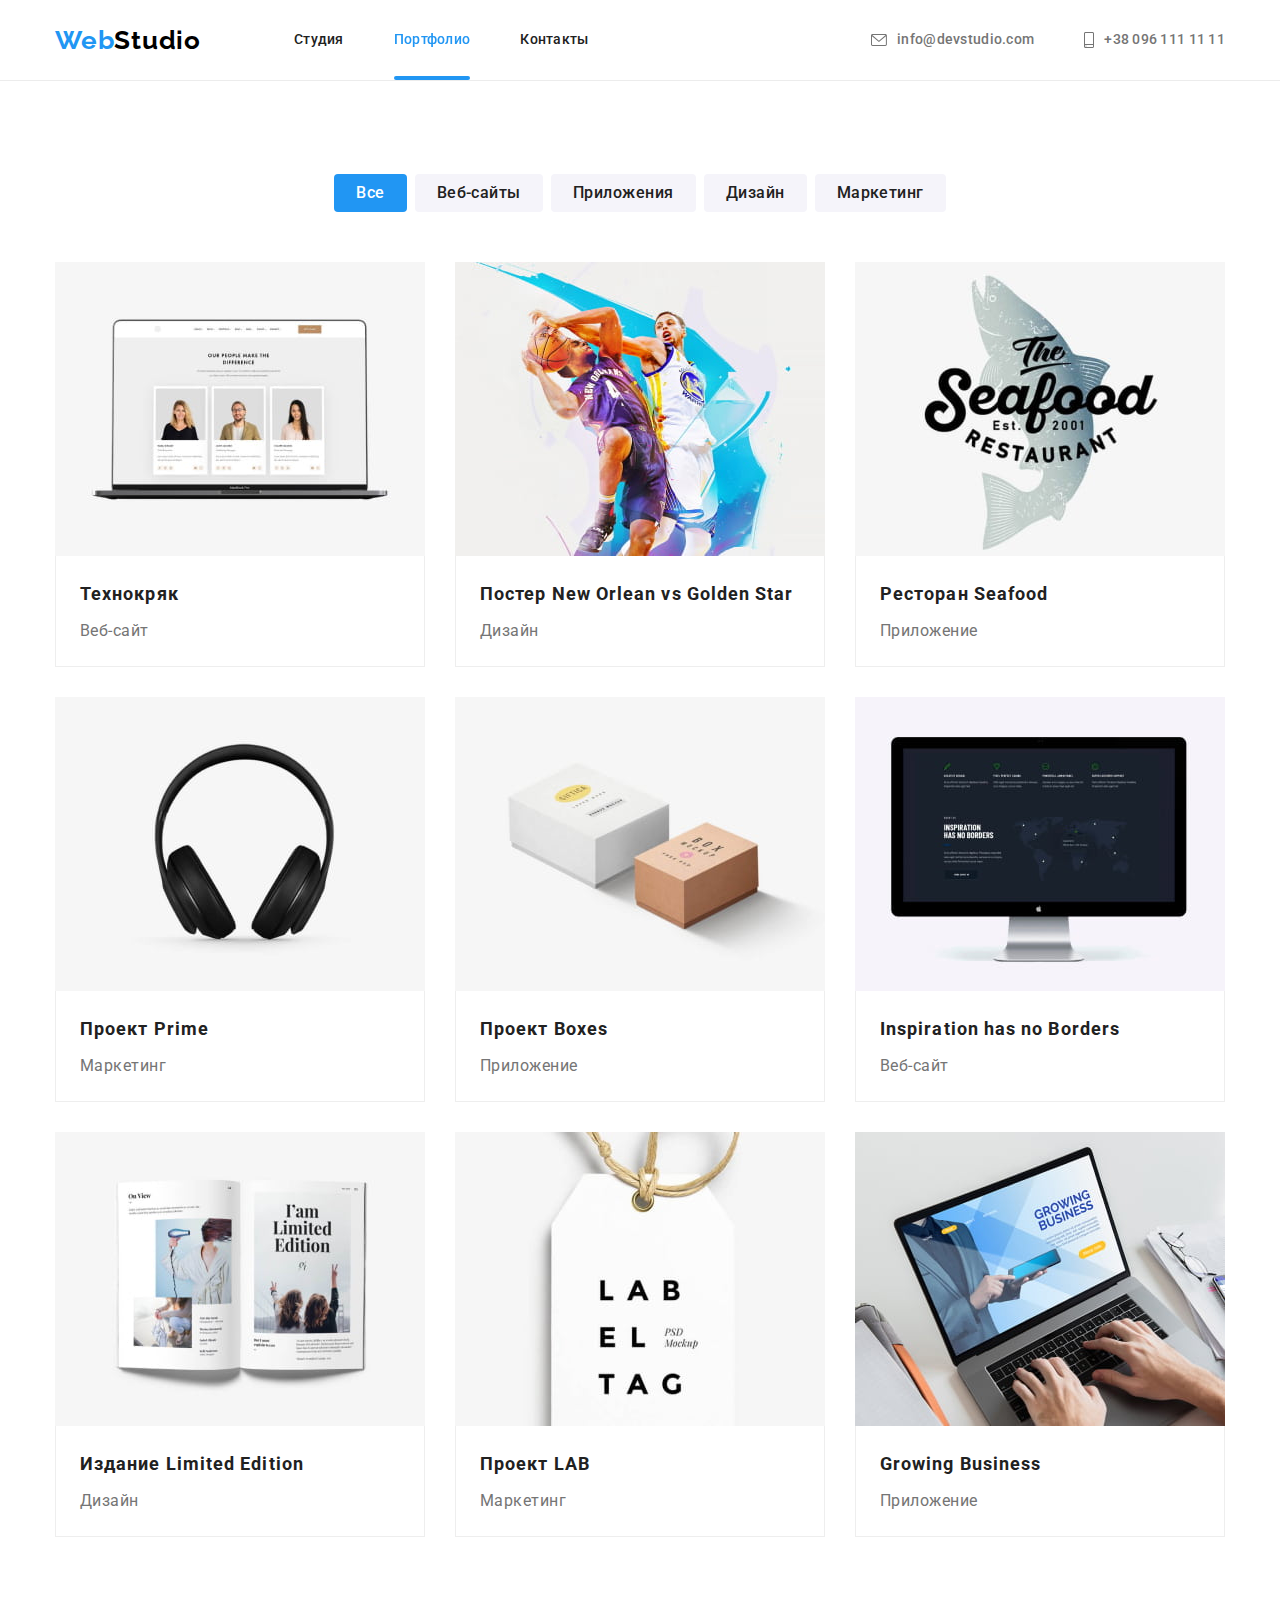
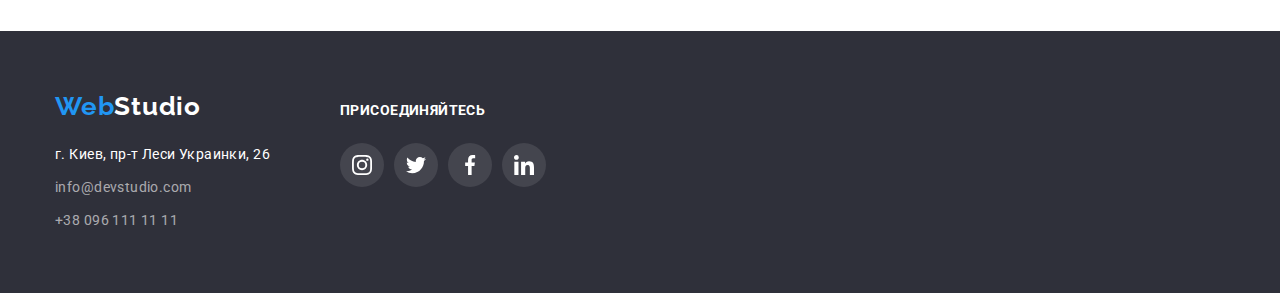
==== portfolio.html @ b39b9587 "hw 6 (after 1st lesson)" ====
<!DOCTYPE html>
<html lang="ru">
  <head>
    <meta charset="UTF-8" />
    <meta http-equiv="X-UA-Compatible" content="IE=edge" />
    <meta name="viewport" content="width=device-width, initial-scale=1.0" />
    <title>portfolio</title>
    <link rel="preconnect" href="https://fonts.googleapis.com" />
    <link rel="preconnect" href="https://fonts.gstatic.com" crossorigin />
    <link
      href="https://fonts.googleapis.com/css2?family=Raleway:wght@700&family=Roboto:wght@400;500;700;900&display=swap"
      rel="stylesheet"
    />
    <link
      rel="stylesheet"
      href="https://cdnjs.cloudflare.com/ajax/libs/modern-normalize/1.1.0/modern-normalize.min.css"
    />
    <link rel="stylesheet" href="./style/style.css" />
  </head>
  <body>
    <!-- Header section -->
    <header class="header">
      <div class="conteiner header-container">
        <nav class="header-nav">
          <a class="logo link" lang="en" href="./index.html"
            >Web<span class="logo-dark">Studio</span>
          </a>
          <ul class="site-nav list">
            <li class="header-item">
              <a class="header-link link" href="./index.html">Студия</a>
            </li>
            <li class="header-item">
              <a class="active-current header-link link" href="./portfolio.html">Портфолио</a>
            </li>
            <li class="header-item">
              <a class="header-link link" href="">Контакты</a>
            </li>
          </ul>
        </nav>
        <ul class="contacts list">
          <li class="header-item">
            <a class="header-mail link" href="malito:info@devstudio.com">
              <svg class="icon-mail" width="16px" height="12px">
                <use href="./images/icons.svg#icon-mail"></use>
              </svg>
              info@devstudio.com
            </a>
          </li>
          <li class="header-item">
            <a class="header-tel link" href="tel:+380961111111">
              <svg class="icon-smartphone" width="10px" height="16px">
                <use href="./images/icons.svg#icon-smartphone"></use>
              </svg>
              +38 096 111 11 11
            </a>
          </li>
        </ul>
      </div>
    </header>
    <!-- Main section -->
    <main>
      <section class="section">
        <div class="conteiner portfolio-conteiner">
          <ul class="btn-list list">
            <li class="btn-item">
              <button class="portfolio-button current" type="button">Все</button>
            </li>
            <li class="btn-item">
              <button class="portfolio-button" type="button">Веб-сайты</button>
            </li>
            <li class="btn-item">
              <button class="portfolio-button" type="button">Приложения</button>
            </li>
            <li class="btn-item">
              <button class="portfolio-button" type="button">Дизайн</button>
            </li>
            <li class="btn-item">
              <button class="portfolio-button" type="button">Маркетинг</button>
            </li>
          </ul>
          <ul class="portfolio-list list">
            <li class="portfolio-item">
              <a class="portfolio-link" href="#">
                <div class="portfolio-box">
                  <img
                    class="image"
                    src="./images/portfolio/team-in-notebook.jpg"
                    width="370"
                    height="294"
                    alt="команда в ноутбуке"
                  />
                  <p class="portfolio-text">
                    Ресурс предлагает комплексные предложения с разным уровнем функционала и
                    сервисов. Все это позволит посетителю получить исчерпывающие сведения о компании
                    или частном лице.
                  </p>
                </div>
                <div class="portfolio-discription">
                  <h2 class="portfolio-title">Технокряк</h2>
                  <p class="portfolio-subtitle">Веб-сайт</p>
                </div>
              </a>
            </li>
            <li class="portfolio-item">
              <a class="portfolio-link" href="#">
                <div class="portfolio-box">
                  <img
                    class="image"
                    src="./images/portfolio/basket.jpg"
                    width="370"
                    height="294"
                    alt="баскетбол"
                  />
                  <p class="portfolio-text">
                    Ресурс предлагает комплексные предложения с разным уровнем функционала и
                    сервисов. Все это позволит посетителю получить исчерпывающие сведения о компании
                    или частном лице.
                  </p>
                </div>
                <div class="portfolio-discription">
                  <h2 class="portfolio-title">Постер New Orlean vs Golden Star</h2>
                  <p class="portfolio-subtitle">Дизайн</p>
                </div>
              </a>
            </li>
            <li class="portfolio-item">
              <a class="portfolio-link" href="#">
                <div class="portfolio-box">
                  <img
                    class="image"
                    src="./images/portfolio/seafood.jpg"
                    width="370"
                    height="294"
                    alt="ресторан"
                  />
                  <p class="portfolio-text">
                    Ресурс предлагает комплексные предложения с разным уровнем функционала и
                    сервисов. Все это позволит посетителю получить исчерпывающие сведения о компании
                    или частном лице.
                  </p>
                </div>
                <div class="portfolio-discription">
                  <h2 class="portfolio-title">Ресторан Seafood</h2>
                  <p class="portfolio-subtitle">Приложение</p>
                </div>
              </a>
            </li>
            <li class="portfolio-item">
              <a class="portfolio-link" href="#">
                <div class="portfolio-box">
                  <img
                    class="image"
                    src="./images/portfolio/headphones.jpg"
                    width="370"
                    height="294"
                    alt="наушники"
                  />
                  <p class="portfolio-text">
                    Ресурс предлагает комплексные предложения с разным уровнем функционала и
                    сервисов. Все это позволит посетителю получить исчерпывающие сведения о компании
                    или частном лице.
                  </p>
                </div>
                <div class="portfolio-discription">
                  <h2 class="portfolio-title">Проект Prime</h2>
                  <p class="portfolio-subtitle">Маркетинг</p>
                </div>
              </a>
            </li>
            <li class="portfolio-item">
              <a class="portfolio-link" href="#">
                <div class="portfolio-box">
                  <img
                    class="image"
                    src="./images/portfolio/boxes.jpg"
                    width="370"
                    height="294"
                    alt="коробки"
                  />
                  <p class="portfolio-text">
                    Ресурс предлагает комплексные предложения с разным уровнем функционала и
                    сервисов. Все это позволит посетителю получить исчерпывающие сведения о компании
                    или частном лице.
                  </p>
                </div>
                <div class="portfolio-discription">
                  <h2 class="portfolio-title">Проект Boxes</h2>
                  <p class="portfolio-subtitle">Приложение</p>
                </div>
              </a>
            </li>
            <li class="portfolio-item">
              <a class="portfolio-link" href="#">
                <div class="portfolio-box">
                  <img
                    class="image"
                    src="./images/portfolio/monitor.jpg"
                    width="370"
                    height="294"
                    alt="монитор"
                  />
                  <p class="portfolio-text">
                    Ресурс предлагает комплексные предложения с разным уровнем функционала и
                    сервисов. Все это позволит посетителю получить исчерпывающие сведения о компании
                    или частном лице.
                  </p>
                </div>
                <div class="portfolio-discription">
                  <h2 class="portfolio-title">Inspiration has no Borders</h2>
                  <p class="portfolio-subtitle">Веб-сайт</p>
                </div>
              </a>
            </li>
            <li class="portfolio-item">
              <a class="portfolio-link" href="#">
                <div class="portfolio-box">
                  <img
                    class="image"
                    src="./images/portfolio/magazine.jpg"
                    width="370"
                    height="294"
                    alt="журнал"
                  />
                  <p class="portfolio-text">
                    Ресурс предлагает комплексные предложения с разным уровнем функционала и
                    сервисов. Все это позволит посетителю получить исчерпывающие сведения о компании
                    или частном лице.
                  </p>
                </div>
                <div class="portfolio-discription">
                  <h2 class="portfolio-title">Издание Limited Edition</h2>
                  <p class="portfolio-subtitle">Дизайн</p>
                </div>
              </a>
            </li>
            <li class="portfolio-item">
              <a class="portfolio-link" href="#">
                <div class="portfolio-box">
                  <img
                    class="image"
                    src="./images/portfolio/tag.jpg"
                    width="370"
                    height="294"
                    alt="бирка"
                  />
                  <p class="portfolio-text">
                    Ресурс предлагает комплексные предложения с разным уровнем функционала и
                    сервисов. Все это позволит посетителю получить исчерпывающие сведения о компании
                    или частном лице.
                  </p>
                </div>
                <div class="portfolio-discription">
                  <h2 class="portfolio-title">Проект LAB</h2>
                  <p class="portfolio-subtitle">Маркетинг</p>
                </div>
              </a>
            </li>
            <li class="portfolio-item">
              <a class="portfolio-link" href="#">
                <div class="portfolio-box">
                  <img
                    class="image"
                    src="./images/portfolio/laptop.jpg"
                    width="370"
                    height="294"
                    alt="ноут"
                  />
                  <p class="portfolio-text">
                    Ресурс предлагает комплексные предложения с разным уровнем функционала и
                    сервисов. Все это позволит посетителю получить исчерпывающие сведения о компании
                    или частном лице.
                  </p>
                </div>
                <div class="portfolio-discription">
                  <h2 class="portfolio-title">Growing Business</h2>
                  <p class="portfolio-subtitle">Приложение</p>
                </div>
              </a>
            </li>
          </ul>
        </div>
      </section>
    </main>
    <!-- Footer section -->
    <footer class="footer">
      <div class="conteiner flex">
        <div class="adress-conteiner">
          <a class="logo link list" lang="en" href="./index.html"
            >Web<span class="logo-light">Studio</span></a
          >
          <address class="footer-address">
            <ul class="list">
              <li class="footer-item">
                <a
                  class="address-text"
                  href="https://www.google.com/maps/place/%D0%B1%D1%83%D0%BB.+%D0%9B%D0%B5%D1%81%D0%B8+%D0%A3%D0%BA%D1%80%D0%B0%D0%B8%D0%BD%D0%BA%D0%B8,+26,+%D0%9A%D0%B8%D0%B5%D0%B2,+02000/@50.4265807,30.5383858,17z/data=!4m5!3m4!1s0x40d4cf0e033ecbe9:0x57a4dffefec77da0!8m2!3d50.4265807!4d30.5383858"
                  target="_blank"
                  >г. Киев, пр-т Леси Украинки, 26</a
                >
              </li>
              <li class="footer-item">
                <a class="footer-mail link" href="malito:info@devstudio.com">info@devstudio.com</a>
              </li>
              <li class="footer-item">
                <a class="footer-tel link" href="tel:+380961111111">+38 096 111 11 11</a>
              </li>
            </ul>
          </address>
        </div>
        <div class="connect-box">
          <strong class="connect-title">Присоединяйтесь</strong>
          <ul class="footer-socials-list list">
            <li class="socials-item">
              <a class="socials-link link" href="#">
                <svg class="socials-icon" width="20" height="20">
                  <use href="./images/icons.svg#icon-instagram"></use>
                </svg>
              </a>
            </li>
            <li class="socials-item">
              <a class="socials-link link" href="#">
                <svg class="socials-icon" width="20" height="20">
                  <use href="./images/icons.svg#icon-twitter"></use>
                </svg>
              </a>
            </li>
            <li class="socials-item">
              <a class="socials-link link" href="#">
                <svg class="socials-icon" width="20" height="20">
                  <use href="./images/icons.svg#icon-facebook"></use>
                </svg>
              </a>
            </li>
            <li class="socials-item">
              <a class="socials-link link" href="#">
                <svg class="socials-icon" width="20" height="20">
                  <use href="./images/icons.svg#icon-linkedin"></use>
                </svg>
              </a>
            </li>
          </ul>
        </div>
      </div>
    </footer>
  </body>
</html>
---- style/style.css ----
/* html {
  box-sizing: border-box;
}
*,
*::before,
*::after {
  box-sizing: inherit;
} */
:root {
  --primary-title-color: #212121;
  --primary-text-color: #757575;
  --hover-focus-color: #2196f3;
  --main-font: 'Roboto', sans-serif;
}
body {
  padding-top: 80px;
  color: #757575;
  font-family: var(--main-font);
}
p,
h1,
h2,
h3,
h4,
h5,
h6 {
  margin: 0;
}

ul {
  margin: 0;
  padding-left: 0;
}

button {
  cursor: pointer;
}
a {
  color: currentColor;
}

address {
  font-style: normal;
}
.link {
  text-decoration: none;
}

.list {
  list-style: none;
  padding: 0;
  margin: 0;
}
img {
  display: block;
  max-width: 100%;
  height: auto;
}
/* --------------------------------header----------------------------- */
.header-link:hover,
.header-link:focus,
.header-mail:hover,
.header-mail:focus,
.header-tel:hover,
.header-tel:focus,
.logo:hover,
.logo:focus,
.footer-mail:hover,
.footer-mail:focus,
.footer-tel:hover,
.footer-tel:focus,
.logo-dark:hover,
.logo-dark:focus,
.logo-light:hover,
.logo-light:focus {
  color: var(--hover-focus-color);
}
.section {
  padding: 94px 0px;
}
.header {
  position: fixed;
  width: 100%;
  top: 0;
  left: 0;
  min-height: 80px;

  font-weight: 500;
  font-size: 14px;
  line-height: 1.14;
  letter-spacing: 0.02em;
  border-bottom: 1px solid #ececec;
  background-color: #FFFFFF;

  z-index: 1;
}
.conteiner {
  margin-left: auto;
  margin-right: auto;
  width: 1200px;
  padding: 0 15px;
}
.header-container {
  display: flex;
  align-items: center;
}
.header-nav {
  display: flex;
  align-items: center;
}
.header-nav > .logo {
  padding: 24px 0px;
}
.logo {
  font-family: 'Raleway', sans-serif;
  font-weight: 700;
  font-size: 26px;
  line-height: 1.19;
  letter-spacing: 0.03em;
  color: #2196f3;

  transition-property: color;
  transition-duration: 250ms;
  transition-timing-function: cubic-bezier(0.4, 0, 0.2, 1);
}
.logo-dark {
  padding: 24px 0px 25px;
  color: #000000;

  transition-property: color;
  transition-duration: 250ms;
  transition-timing-function: cubic-bezier(0.4, 0, 0.2, 1);
}
.site-nav {
  display: flex;
  align-items: center;
  margin-left: 93px;
}
.header-item:not(:last-child) {
  margin-right: 50px;
}
.header-link {
  padding: 32px 0;
  color: #212121;

  transition-property: color;
  transition-duration: 250ms;
  transition-timing-function: cubic-bezier(0.4, 0, 0.2, 1);
}
.active-current {
  position: relative;
  color: #2196f3;
}
.active-current::after {
  position: absolute;
  content: "";
  bottom: -1px;
  left: 0;
  display: block;
  width:100%;
  height: 4px;

  background-color:  #2196F3;
  border-radius: 2px;
} 
.contacts {
  margin-left: auto;
  display: flex;
}
.contacts .header-mail,
.contacts .header-tel {
  display: flex;
  align-items: center;
  padding: 32px 0;
}
.header-mail {
  color: #757575;

  transition-property: color;
  transition-duration: 250ms;
  transition-timing-function: cubic-bezier(0.4, 0, 0.2, 1);
}
.icon-mail,
.icon-smartphone {
  margin-right: 10px;
  fill: currentColor;
}
.header-tel {
  color: #757575;

  transition-property: color;
  transition-duration: 250ms;
  transition-timing-function: cubic-bezier(0.4, 0, 0.2, 1);
}
/* ----------------------------------main--------------------------------- */
.title-section {
  text-align: center;
  background: #2f303a;
}
.title-section {
  max-width: 1600px;
  height: 600px;
  margin: 0px auto;
  background-color: #c4c4c4;
  background-image: linear-gradient(45deg, rgba(47, 48, 58, 0.4), rgba(47, 48, 58, 0.4)),
    url('../images/hero/title-section.jpg');
  background-repeat: no-repeat;
  background-position: center;
  background-size: cover;
}
.title-section .conteiner {
  padding: 200px 0px;
}
.title-text {
  margin: 0 auto 30px auto;
  font-weight: 900;
  font-size: 44px;
  line-height: 1.36;
  letter-spacing: 0.06em;
  text-transform: uppercase;
  color: #ffffff;
  max-width: 650px;
  text-align: center;
}
.button {
  font-weight: 700;
  font-size: 16px;
  line-height: 1.88;
  letter-spacing: 0.06em;
  color: #ffffff;
  background-color: #2196f3;
  box-shadow: 0px 4px 4px rgba(0, 0, 0, 0.15);
  border-radius: 4px;
  padding: 10px 32px;
  min-width: 200px;
  border: none;

  transition-property: background-color;
  transition-duration: 250ms;
  transition-timing-function: cubic-bezier(0.4, 0, 0.2, 1);
}
.button:hover,
button:focus {
  background-color: #188CE8;
}
.skills {
  padding-bottom: 47px;
  font-size: 14px;
  line-height: 1.14;
}
.skills-box {
  display: flex;
  justify-content: center;
  align-items: center;
  content: '';
  height: 120px;
  background-repeat: no-repeat;
  background-position: center;
  background: #f5f4fa;
  border-radius: 4px;
  margin-bottom: 30px;
}
.skills-list {
  display: flex;
}
.skills-item,
.team-item:not(:last-child) {
  margin-right: 30px;
}
.skills-title {
  margin-bottom: 10px;
  font-weight: 700;
  font-size: 14px;
  line-height: 1.14;
  letter-spacing: 0.03em;
  text-transform: uppercase;
  color: var(--primary-title-color);
}
.skills-text {
  font-weight: 400;
  font-size: 14px;
  line-height: 1.71;
  letter-spacing: 0.03em;
  color: var(--primary-text-color);
}
.work {
  padding-top: 47px;
}
.work-list,
.team-list {
  display: flex;
  margin-top: 50px;
}
.work-item:not(:last-child) {
  margin-right: 30px;
}
.work-item {
  position: relative;
}
.card-title {
  position: absolute;
  bottom: 0;
  padding: 27px;
  min-width: 370px;

  font-size: 14px;
  line-height: 1.14;
  text-align: center;
  letter-spacing: 0.03em;
  text-transform: uppercase;

  color: #FFFFFF;
  background-color: rgba(47, 48, 58, 0.8);
}
.work-title,
.team-title,
.client-title {
  font-weight: 700;
  font-size: 36px;
  line-height: 1.17;
  text-align: center;
  letter-spacing: 0.03em;
  color: var(--primary-title-color);
}
.team {
  background: #f5f4fa;
}
li.team-item {
  background: #ffffff;
  box-shadow: 0px 1px 3px rgba(0, 0, 0, 0.12), 0px 1px 1px rgba(0, 0, 0, 0.14),
    0px 2px 1px rgba(0, 0, 0, 0.2);
  border-radius: 0px 0px 4px 4px;
}
.team-name,
.team-position {
  font-weight: 500;
  font-size: 16px;
  line-height: 1.19;
  text-align: center;
  letter-spacing: 0.03em;
  color: var(--primary-title-color);
}
.team-wrapper {
  padding: 30px 5px;
}
.team-position {
  margin-top: 10px;
  color: var(--primary-text-color);
}
.socials-list {
  display: flex;
  justify-content: center;
  margin-top: 16px;
}
.socials-item:not(:last-child) {
margin-right: 10px;
}
.socials-link {
  display: flex;
  justify-content: center;
  align-items: center;
  width: 44px;
  height: 44px;
  border-radius: 50%;
  color: #AFB1B8;

  transition-property: background-color, color;
  transition-duration: 250ms;
  transition-timing-function: cubic-bezier(0.4, 0, 0.2, 1);
  }
.socials-link:hover,
.socials-link:focus {
  color:#ffffff;
  background-color: var(--hover-focus-color);
}
.socials-icon,
.client-icon {
  fill: currentColor;
}
.client-list {
  display: flex;
  justify-content: center;
  align-items:center;
  margin-top: 50px;
}
.client-item:not(:last-child) {
  margin-right: 30px;
  }
.client-link {
  display: flex;
  align-items: center;
  justify-content: center;
  width: 170px;
  height: 92px;
  border-radius: 4px;
  border: 1px solid #AFB1B8;
  color: #AFB1B8;

  transition-property: color, border;
  transition-duration: 250ms;
  transition-timing-function: cubic-bezier(0.4, 0, 0.2, 1);
}
.client-link:hover,
.client-link:focus {
  color:#2196F3;
  border: 1px solid #2196F3;
}

/* ------------------ main portfolio-------------------- */
.btn-list.list {
  display: flex;
  justify-content: center;
  margin-bottom: 50px;
}
.btn-item:not(:last-child) {
  margin-right: 8px;
}
.portfolio-button {
  padding: 6px 22px;
  font-weight: 500;
  font-size: 16px;
  line-height: 1.62;
  text-align: center;
  letter-spacing: 0.03em;
  color: #212121;
  background: #f5f4fa;
  border-color: #f5f4fa;
  border-radius: 4px;
  border: none;

  transition-property: background-color, color, border-color,box-shadow;
  transition-duration: 250ms;
  transition-timing-function: cubic-bezier(0.4, 0, 0.2, 1);
}
.portfolio-button:hover,
.portfolio-button:focus {
  color: #ffffff;
  background-color: var(--hover-focus-color);
  border-color: var(--hover-focus-color);
  box-shadow: 0px 3px 1px rgba(0, 0, 0, 0.1), 0px 1px 2px rgba(0, 0, 0, 0.08),
    0px 2px 2px rgba(0, 0, 0, 0.12);
}
.current {
  color: #ffffff;
  background-color: #2196f3;
}
.portfolio-list {
  margin: -15px;
  display: flex;
  flex-wrap: wrap;
}
.portfolio-item {
  margin: 15px;
  flex-basis: calc(100% / 3 - 30px);
}
.portfolio-link {
  display: block;
  text-decoration: none;

  transition-property: box-shadow ;
  transition-duration: 250ms;
  transition-timing-function: cubic-bezier(0.4, 0, 0.2, 1);
}
.portfolio-link:hover,
.portfolio-link:focus {
  box-shadow: 0px 1px 1px rgba(0, 0, 0, 0.12), 0px 4px 4px rgba(0, 0, 0, 0.06),
    1px 4px 6px rgba(0, 0, 0, 0.16);
}
.portfolio-box {
  position: relative;
  overflow: hidden;
}
.portfolio-text {
  transform: translatey(100%);
  position: absolute;
  left: 0;
  top: 0;
  padding: 63px 24px;

  width: 370px;
  height: 294px;

  font-weight: 400;
  font-size: 18px;
  line-height: 1.55;

  color: #FFFFFF;
  background-color:  rgba(33, 150, 243, 0.9);

  transition-property: transform;
  transition-duration: 250ms;
  transition-timing-function: cubic-bezier(0.4, 0, 0.2, 1);
}
.portfolio-link:hover .portfolio-text,
.portfolio-link:focus .portfolio-text {
  transform: translatey(0);

}
.portfolio-discription {
  padding: 20px 24px;
  border: 1px solid #eeeeee;
  border-top: none;
}
.portfolio-title {
  font-weight: 700;
  font-size: 18px;
  line-height: 2;
  letter-spacing: 0.06em;
  color: #212121;
}
.portfolio-subtitle {
  margin-top: 4px;
  font-size: 16px;
  line-height: 1.88;
  letter-spacing: 0.03em;
  color: #757575;
}
/* ------------------------------------footer----------------------------------*/
.footer {
  padding: 60px 0px;
  font-size: 14px;
  line-height: 1.71;
  letter-spacing: 0.03em;
  color: #ffffff;
  background: #2f303a;
}
.flex {
  display:flex;
  align-items: baseline;
}
.footer-address {
  font-style: normal;
  margin-top: 20px;
}
.logo-light,
.footer-item:first-child {
  color: #ffffff;

  transition-property: color;
  transition-duration: 250ms;
  transition-timing-function: cubic-bezier(0.4, 0, 0.2, 1);
}
.footer-mail,
.footer-tel {
  color: rgba(255, 255, 255, 0.6);

  transition-property: color;
  transition-duration: 250ms;
  transition-timing-function: cubic-bezier(0.4, 0, 0.2, 1);
}
.footer-item:not(:first-child) {
  margin-top: 9px;
}
.address-text {
  font-style: normal;
  text-decoration: none;
}
.connect-box {
  margin-left: 70px;
}
.footer-socials-list {
  display: flex;
  justify-content: center;
  margin-top: 20px;
}
.connect-title {
  font-family: 'Roboto';
  font-weight: 700;
  font-size: 14px;
  line-height: 1.14;
  letter-spacing: 0.03em;
  text-transform: uppercase;
  color: #FFFFFF;
}
.footer .socials-link {
  color: #ffffff;
  background-color:  rgba(255, 255, 255, 0.1);

  transition-property: background-color;
  transition-duration: 250ms;
  transition-timing-function: cubic-bezier(0.4, 0, 0.2, 1);
}
.footer .socials-link:hover,
.footer .socials-link:focus {
  background-color: var(--hover-focus-color);
}
/* ------------------modal------------------------- */
.backdrop {
  position: fixed;
  top: 0;
  left: 0;

  width: 100%;
  height: 100%;
  background-color: rgba(0, 0, 0, 0.2);

  opacity: 1;
  transition: opacity 250ms cubic-bezier(0.4, 0, 0.2, 1);
}
.backdrop.is-hidden {
  visibility: hidden;
  opacity: 0;
  pointer-events: none;
}
.backdrop.is-hidden .modal {
  transform: translate(-50%,-50%) scale(0.2);
  opacity: 0;
}
.modal {
  position: absolute;
  top: 50%;
  left: 50%;

  min-height: 581px;
  min-width: 528px;

  background-color: #ffffff;
  box-shadow: 0px 1px 3px rgba(0, 0, 0, 0.12), 0px 1px 1px rgba(0, 0, 0, 0.14), 0px 2px 1px rgba(0, 0, 0, 0.2);
  border-radius: 4px;

  transform: translate(-50%,-50%) scale(1);
  opacity: 1;
  
  transition: transform 250ms cubic-bezier(0.4, 0, 0.2, 1), opacity 250ms cubic-bezier(0.4, 0, 0.2, 1);
}
.modal-btn {
  display: flex;
  justify-content: center;
  align-items: center;
  
  position:absolute;
  top: 8px;
  right: 8px;

  width: 30px;
  height: 30px;

  background-color: #FFFFFF;
  border: 1px solid rgba(0, 0, 0, 0.1);
  border-radius: 50%;  
}
.close-icon {
  color: #000000;
}
.modal-title {

}
.modal-input {
  width: ;
  height: ;
  border: ;
  background-color: ;
  margin-bottom: ;
  padding-left: ;
  color: ;
}
.modal-textarea {
  width: ;
  height: ;
  padding: ;
  resize: none;
}
.form {
  width: ;
  outline: 1px solid tomato;
  margin-left: auto;
  margin-right: auto;
  padding: 20px;

}
.form-field {
  outline: 1px solid blue;
  display: flex;
  flex-direction: column;
  margin-bottom: ;

}
.form-field label {
  margin-bottom: px;

}
.form-field input {
  margin: 0;
  padding: px ;
  border-radius: ;
  border: 1px solid #2a2a2a ;

}
.form-field input::placeholder {
font-size: ;
line-height: ;
color: tomato;

}

.topic input[type="checkbox"] {

}

.topic label {
  font-size: 20px ;
  margin-left: 10px;
}
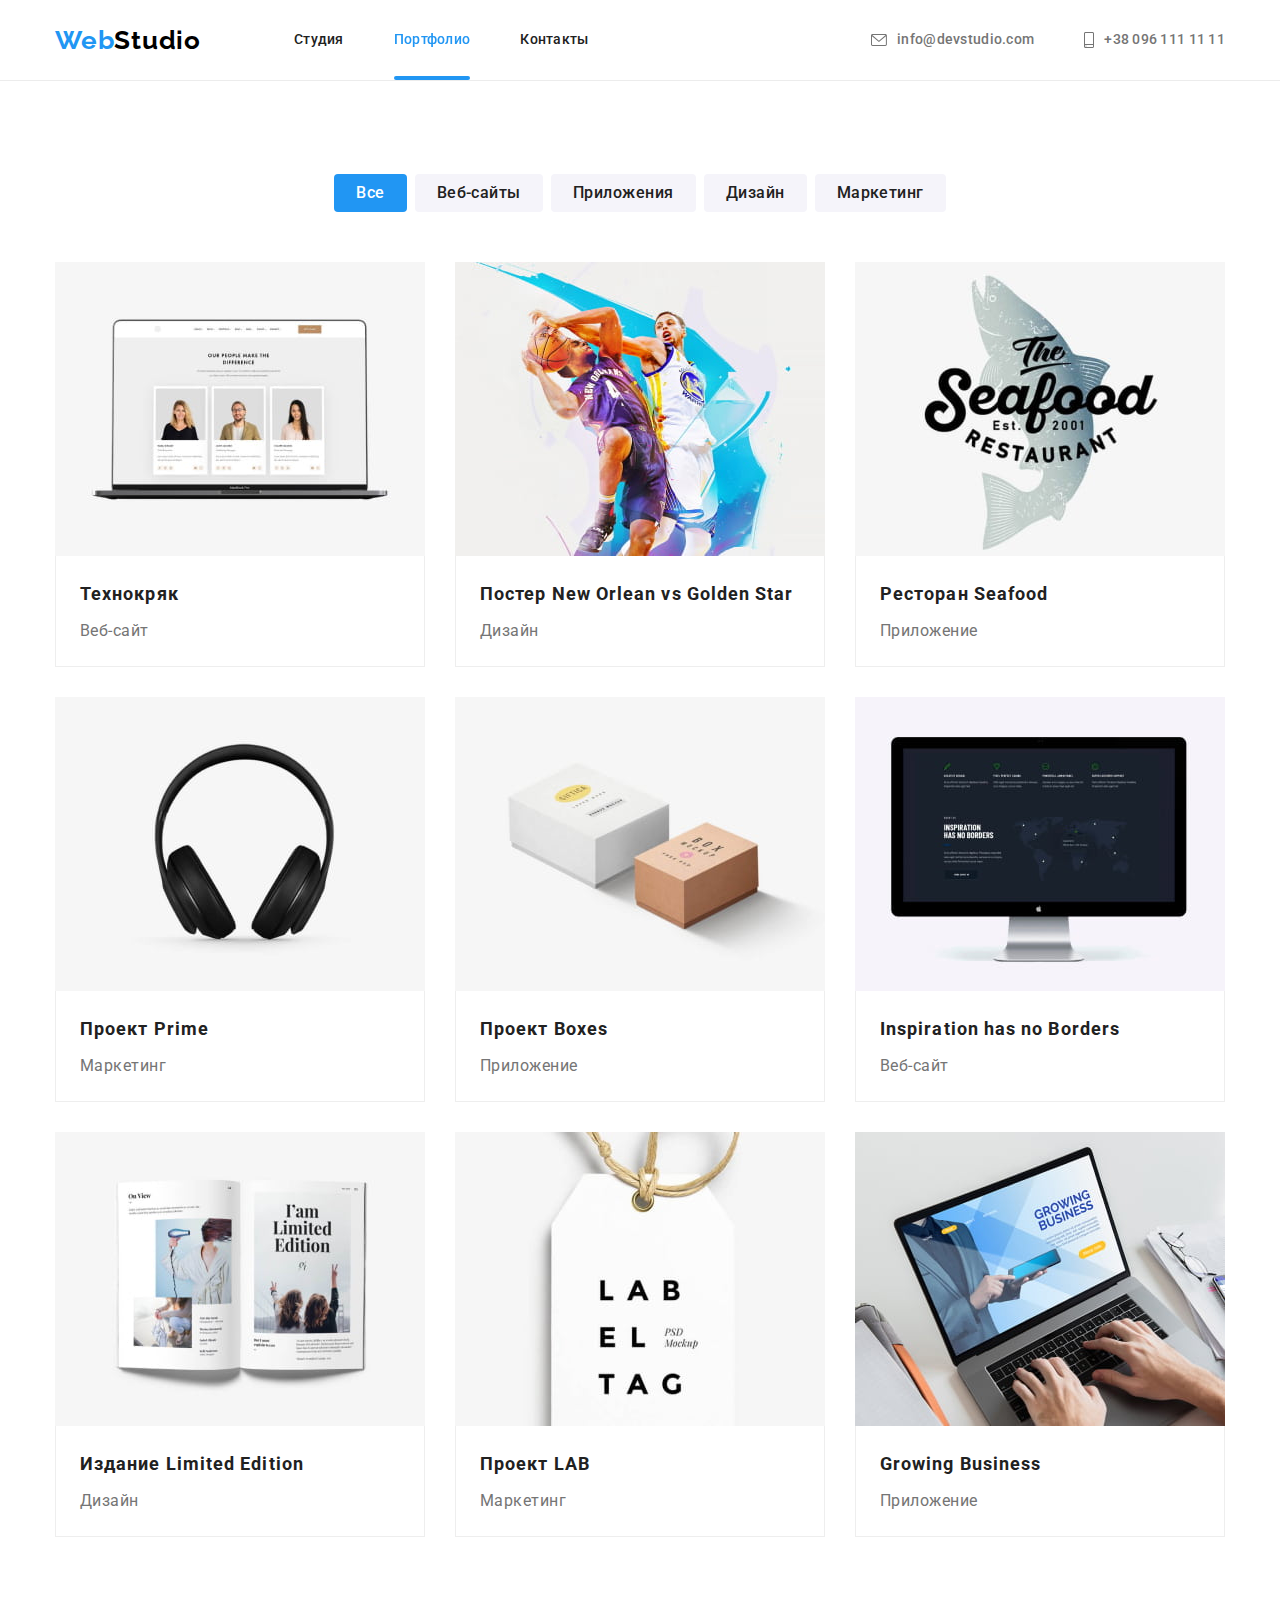
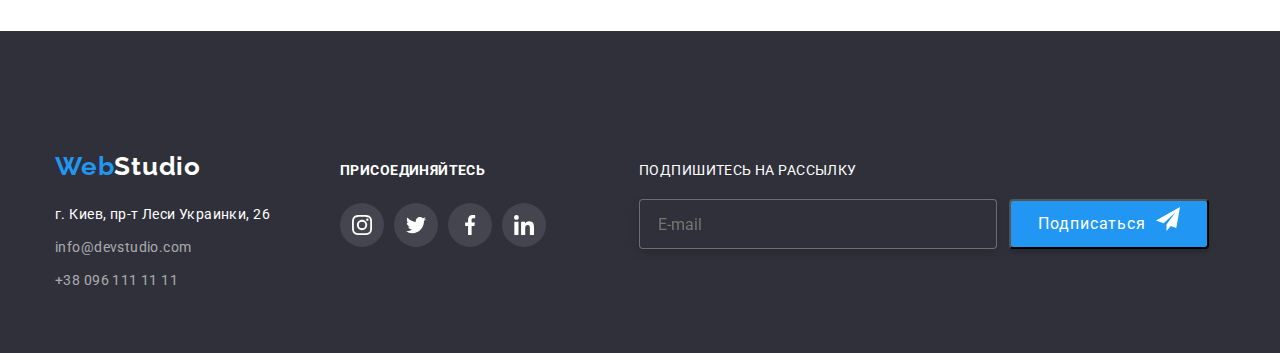
==== commit bd2536eb: "hw6 form svg fail" ====
--- a/portfolio.html
+++ b/portfolio.html
@@ -340,6 +340,17 @@
             </li>
           </ul>
         </div>
+        <form class="subscription-form">
+          <div class="subscription-mail-form">
+            <label for="mail">Подпишитесь на рассылку</label>
+            <input class="subscription-input" type="email" name="mail" id="mail" placeholder="E-mail" />
+          </div>
+          <button class="subscription-button" type="submit">Подписаться <span>
+            <svg class="subscription-icon" width="24" height="24">
+            <use href="./images/icons.svg#icon-telegram"></use>
+          </svg>
+        </span></button>
+        </form>
       </div>
     </footer>
   </body>
--- a/style/style.css
+++ b/style/style.css
@@ -374,7 +374,8 @@
   background-color: var(--hover-focus-color);
 }
 .socials-icon,
-.client-icon {
+.client-icon,
+.subscription-icon {
   fill: currentColor;
 }
 .client-list {
@@ -570,7 +571,7 @@
   line-height: 1.14;
   letter-spacing: 0.03em;
   text-transform: uppercase;
-  color: #FFFFFF;
+  color: #FFFFFF;  
 }
 .footer .socials-link {
   color: #ffffff;
@@ -583,6 +584,72 @@
 .footer .socials-link:hover,
 .footer .socials-link:focus {
   background-color: var(--hover-focus-color);
+}
+.subscription-form {
+  display: flex;
+  justify-content: center;
+  align-items: flex-end;
+  
+  margin-left: 93px;
+  margin-top: 72px;
+
+}
+.subscription-mail-form {
+  display: flex;
+  flex-direction: column;
+
+  
+  font-size: 14px;
+  line-height: 1.14;
+  letter-spacing: 0.03em;
+  text-transform: uppercase;
+
+color: #FFFFFF;
+
+}
+.subscription-input {
+  margin-top: 20px;
+  margin-right: 12px;
+
+  width: 358px;
+height: 50px;
+
+  font-size: 16px;
+  line-height: 1.25;
+
+  color: rgba(255, 255, 255, 0.6);
+  background-color:  #2F303A;
+
+  border: 1px solid rgba(255, 255, 255, 0.3);
+  filter: drop-shadow(0px 4px 4px rgba(0, 0, 0, 0.15));
+  border-radius: 4px;
+}
+.subscription-mail-form input::placeholder {
+  padding-top: 15px;
+  padding-bottom: 15px;
+  padding-left: 16px;
+}
+.subscription-button {  
+  display: flex;
+  justify-content: center;
+  align-items: center;
+  text-align: center;
+
+  padding: 0;
+
+  width: 200px;
+  height: 50px;
+  font-size: 16px;
+  line-height: 1.88;
+  letter-spacing: 0.06em;
+
+  color: #FFFFFF;
+  background-color: #2196F3;
+  box-shadow: 0px 4px 4px rgba(0, 0, 0, 0.15);
+  border-radius: 4px;
+}
+.subscription-icon {
+  margin-left: 10px;
 }
 /* ------------------modal------------------------- */
 .backdrop {
@@ -642,61 +709,92 @@
 .close-icon {
   color: #000000;
 }
-.modal-title {
-
-}
-.modal-input {
-  width: ;
-  height: ;
-  border: ;
-  background-color: ;
-  margin-bottom: ;
-  padding-left: ;
-  color: ;
-}
-.modal-textarea {
-  width: ;
-  height: ;
-  padding: ;
-  resize: none;
-}
-.form {
+/* .form {
   width: ;
   outline: 1px solid tomato;
   margin-left: auto;
   margin-right: auto;
   padding: 20px;
-
+} */
+.form-title {
+  margin: 40px 40px 12px;
+  font-weight: 700;
+  font-size: 20px;
+  line-height: 1.15;
+  text-align: center;
+  letter-spacing: 0.03em;
+
+  color: #212121;
 }
 .form-field {
+  position: relative;
+  margin-right: 40px;
+  margin-left: 40px;
+  margin-bottom: 10px;
+}
+.form-label {font-weight: 400;
+font-size: 12px;
+line-height: 1.17;
+letter-spacing: 0.01em;
+
+color: #757575;
+}
+.form-input {
+  width: 448px; ;
+  height: 40px;
+
+  margin-bottom: 10px;
+  padding-left: ;  
+  
+  border: 1px solid rgba(33, 33, 33, 0.2);
+  border-radius: 4px;
+  background-color: ;
+
+  color: ;
+}
+.form-label:focus + .form-input {
+  color: #2196F3;
+}
+.name-icon {
+  position: absolute;
+}
+.form-textarea {
+  width: 448px;
+  height: 120px;
+  padding: 12px 16px;
+  resize: none;
+
+  font-weight: 400;
+  font-size: 12px;
+  line-height: 1.17;
+  letter-spacing: 0.01em;
+
+  color: rgba(117, 117, 117, 0.5);
+}
+
+.form-field {  
   outline: 1px solid blue;
   display: flex;
   flex-direction: column;
   margin-bottom: ;
-
 }
 .form-field label {
-  margin-bottom: px;
-
+  margin-bottom: 4px;
 }
 .form-field input {
   margin: 0;
   padding: px ;
   border-radius: ;
   border: 1px solid #2a2a2a ;
-
 }
 .form-field input::placeholder {
 font-size: ;
 line-height: ;
 color: tomato;
-
-}
-
+}
 .topic input[type="checkbox"] {
 
 }
-
 .topic label {
   font-size: 20px ;
   margin-left: 10px;
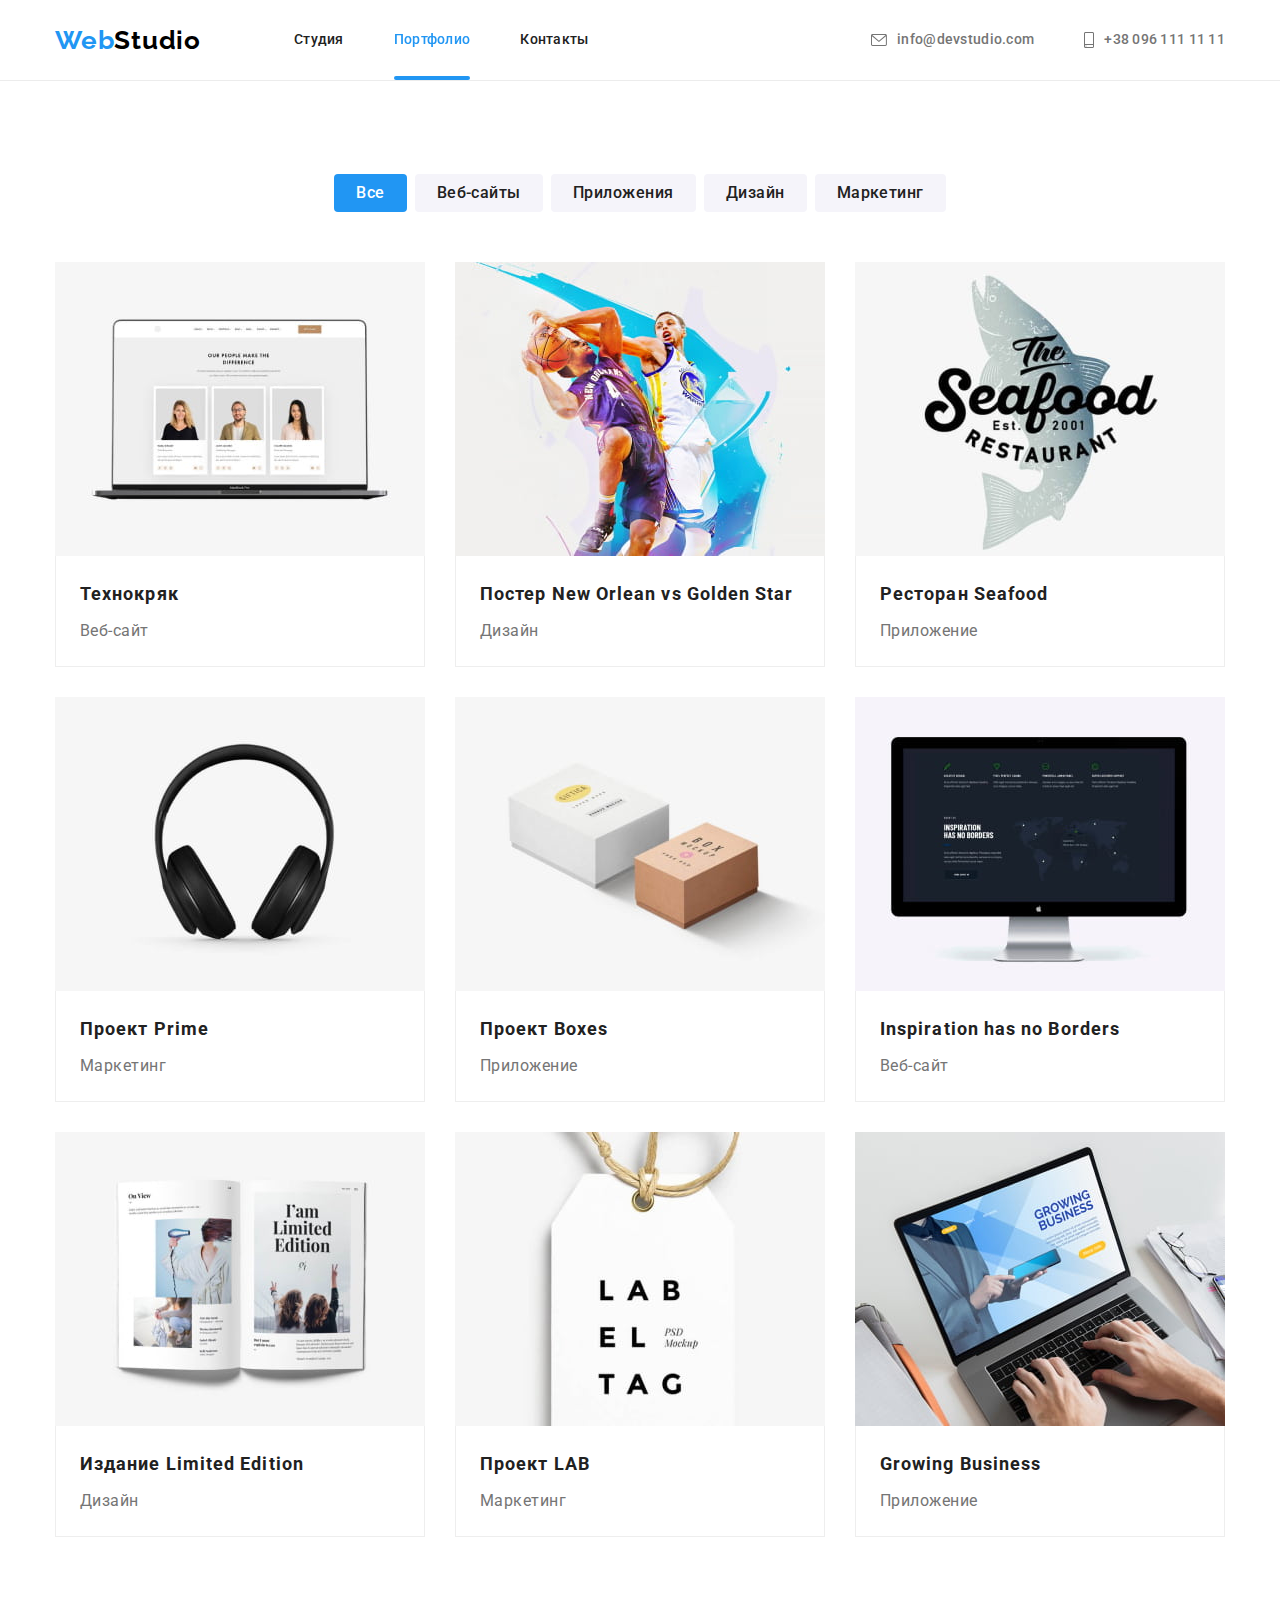
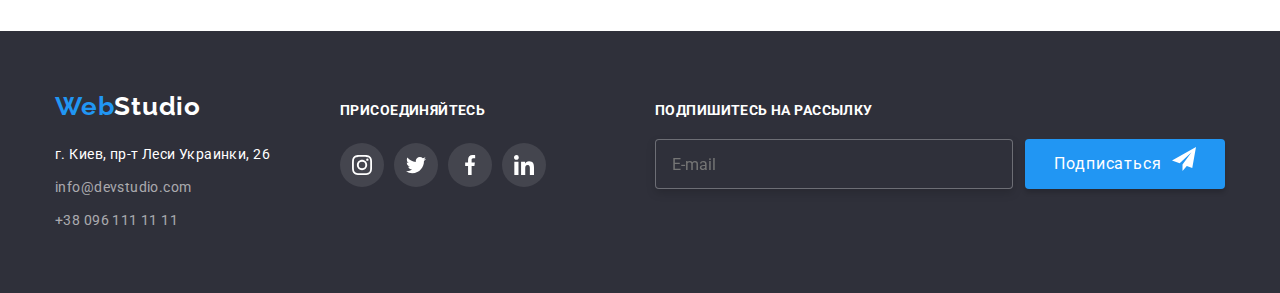
==== commit 2ad5b154: "hw#6 final +p" ====
--- a/portfolio.html
+++ b/portfolio.html
@@ -341,16 +341,25 @@
           </ul>
         </div>
         <form class="subscription-form">
+          <h2 class="subscription-title">Подпишитесь на рассылку</h2>
           <div class="subscription-mail-form">
-            <label for="mail">Подпишитесь на рассылку</label>
-            <input class="subscription-input" type="email" name="mail" id="mail" placeholder="E-mail" />
+            <input
+              class="subscription-input"
+              type="email"
+              name="email"
+              id="email"
+              placeholder="E-mail"
+            />
+            <button class="subscription-button" type="submit">
+              Подписаться
+              <span>
+                <svg class="subscription-icon" width="24" height="24">
+                  <use href="./images/icons.svg#icon-telegram"></use>
+                </svg>
+              </span>
+            </button>
           </div>
-          <button class="subscription-button" type="submit">Подписаться <span>
-            <svg class="subscription-icon" width="24" height="24">
-            <use href="./images/icons.svg#icon-telegram"></use>
-          </svg>
-        </span></button>
-        </form>
+        </form>        
       </div>
     </footer>
   </body>
--- a/style/style.css
+++ b/style/style.css
@@ -586,33 +586,26 @@
   background-color: var(--hover-focus-color);
 }
 .subscription-form {
-  display: flex;
-  justify-content: center;
-  align-items: flex-end;
-  
-  margin-left: 93px;
-  margin-top: 72px;
-
-}
-.subscription-mail-form {
-  display: flex;
-  flex-direction: column;
-
-  
+  margin-left: auto;
+}
+.subscription-title {
+  margin-bottom: 20px;
+  font-weight: 700;
   font-size: 14px;
   line-height: 1.14;
   letter-spacing: 0.03em;
   text-transform: uppercase;
 
-color: #FFFFFF;
-
+  color: #FFFFFF;
+}
+.subscription-mail-form {
+  display: flex;
 }
 .subscription-input {
-  margin-top: 20px;
   margin-right: 12px;
-
+  padding: 15px 16px;
   width: 358px;
-height: 50px;
+  height: 50px;
 
   font-size: 16px;
   line-height: 1.25;
@@ -625,9 +618,7 @@
   border-radius: 4px;
 }
 .subscription-mail-form input::placeholder {
-  padding-top: 15px;
-  padding-bottom: 15px;
-  padding-left: 16px;
+  padding-top: 15px 0;
 }
 .subscription-button {  
   display: flex;
@@ -647,6 +638,7 @@
   background-color: #2196F3;
   box-shadow: 0px 4px 4px rgba(0, 0, 0, 0.15);
   border-radius: 4px;
+  border: none;
 }
 .subscription-icon {
   margin-left: 10px;
@@ -674,12 +666,12 @@
   opacity: 0;
 }
 .modal {
+  padding:  40px;
   position: absolute;
   top: 50%;
   left: 50%;
 
-  min-height: 581px;
-  min-width: 528px;
+  width: 528px;
 
   background-color: #ffffff;
   box-shadow: 0px 1px 3px rgba(0, 0, 0, 0.12), 0px 1px 1px rgba(0, 0, 0, 0.14), 0px 2px 1px rgba(0, 0, 0, 0.2);
@@ -694,6 +686,8 @@
   display: flex;
   justify-content: center;
   align-items: center;
+
+  padding: 0;
   
   position:absolute;
   top: 8px;
@@ -706,18 +700,14 @@
   border: 1px solid rgba(0, 0, 0, 0.1);
   border-radius: 50%;  
 }
+.modal-btn:hover {
+  background-color:  var(--hover-focus-color);
+}
 .close-icon {
   color: #000000;
 }
-/* .form {
-  width: ;
-  outline: 1px solid tomato;
-  margin-left: auto;
-  margin-right: auto;
-  padding: 20px;
-} */
 .form-title {
-  margin: 40px 40px 12px;
+  margin-bottom: 12px;
   font-weight: 700;
   font-size: 20px;
   line-height: 1.15;
@@ -726,37 +716,60 @@
 
   color: #212121;
 }
+.form-list {
+  margin-bottom: 20px;
+}
 .form-field {
+  display: flex;
+  flex-direction: column;
   position: relative;
-  margin-right: 40px;
-  margin-left: 40px;
+
   margin-bottom: 10px;
 }
-.form-label {font-weight: 400;
-font-size: 12px;
-line-height: 1.17;
-letter-spacing: 0.01em;
-
-color: #757575;
+.form-field label {
+  margin-bottom: 4px;
+}
+.form-label {
+  font-weight: 400;
+  font-size: 12px;
+  line-height: 1.17;
+  letter-spacing: 0.01em;
+
+  color: #757575;
 }
 .form-input {
   width: 448px; ;
   height: 40px;
 
-  margin-bottom: 10px;
-  padding-left: ;  
+  padding-left: 42px;  
   
   border: 1px solid rgba(33, 33, 33, 0.2);
   border-radius: 4px;
-  background-color: ;
-
-  color: ;
-}
-.form-label:focus + .form-input {
-  color: #2196F3;
-}
-.name-icon {
+
+  color: #000000;
+
+  transition: border 250ms cubic-bezier(0.4, 0, 0.2, 1);
+
+  cursor: pointer;
+}
+.form-icon {
   position: absolute;
+  bottom: 0;
+  top: 20px;
+  left: 12px;
+  transform: translateY(50%);
+  width: 18px;
+  height: 18px;
+
+  transition: fill 250ms cubic-bezier(0.4, 0, 0.2, 1);
+}
+.form-input:focus {
+  border: 1px solid #2196f3;
+  border-radius: 4px;
+  outline: none;
+}
+.form-input:focus ~ .form-icon {
+  fill: var(--hover-focus-color);
 }
 .form-textarea {
   width: 448px;
@@ -771,31 +784,96 @@
 
   color: rgba(117, 117, 117, 0.5);
 }
-
-.form-field {  
-  outline: 1px solid blue;
-  display: flex;
-  flex-direction: column;
-  margin-bottom: ;
-}
-.form-field label {
-  margin-bottom: 4px;
-}
-.form-field input {
+.form-field .input {
   margin: 0;
-  padding: px ;
-  border-radius: ;
+  padding: 12px 42px;
+  border-radius: 4px;
   border: 1px solid #2a2a2a ;
 }
-.form-field input::placeholder {
-font-size: ;
-line-height: ;
-color: tomato;
-}
-.topic input[type="checkbox"] {
-
-}
-.topic label {
-  font-size: 20px ;
-  margin-left: 10px;
+.checkbox-label {
+  position: relative;
+  display: flex;
+  justify-content: center;
+  align-items: center;
+  font-weight: 400;
+  font-size: 14px;
+  line-height: 1.71;
+  letter-spacing: 0.03em;
+
+  color: #757575;
+}
+.checkbox-label .checkbox-input {
+  /* -webkit-appearance: none;
+  -moz-appearance: none;
+  appearance: none; */
+
+  position: absolute;
+
+  width: 10px;
+  height: 10px;
+  margin: -1px;
+  border: 0;
+  padding: 0;
+
+  clip: rect(0 0 0 0);
+  overflow: hidden;
+}
+.checkbox-icon {
+  display: flex;
+  align-items: center;
+  margin-right: 7px;
+  width: 16px;
+  height: 15px;
+  border: 2px solid #2a2a2a;
+  border-radius: 2px;
+}
+.check-icon {
+  position: absolute;
+  left: 12px;
+  width: 16px;
+  height: 15px;
+  fill: #FFFFFF;
+
+  transition: background-color 250ms var(--time-function);
+}
+.checkbox-input:checked ~ .checkbox-icon,
+.checkbox-input:checked ~ .check-icon {
+  background-color:  var(--hover-focus-color);
+  border: none;
+  }
+.pact-link {  
+  margin: 0;
+  padding: 0;
+  color: #2196f3;
+}
+.form-button {
+  width: 200px;
+  height: 50px;
+
+  padding: 0;
+  border: 0;
+
+  display: block;
+  margin-top: 30px;
+  margin-left: auto;
+  margin-right: auto;
+
+  font-family: 'Roboto';
+  font-weight: 700;
+
+  line-height: 1.88;
+  letter-spacing: 0.06em;
+
+  color: #ffffff;
+
+  background: #2196f3;
+  box-shadow: 0px 4px 4px rgba(0, 0, 0, 0.15);
+  border-radius: 4px;
+}
+
+.form-button:hover {
+  background: #188ce8;
+  box-shadow: 0px 4px 4px rgba(0, 0, 0, 0.15);
+  border-radius: 4px;
+  cursor: pointer;
 }